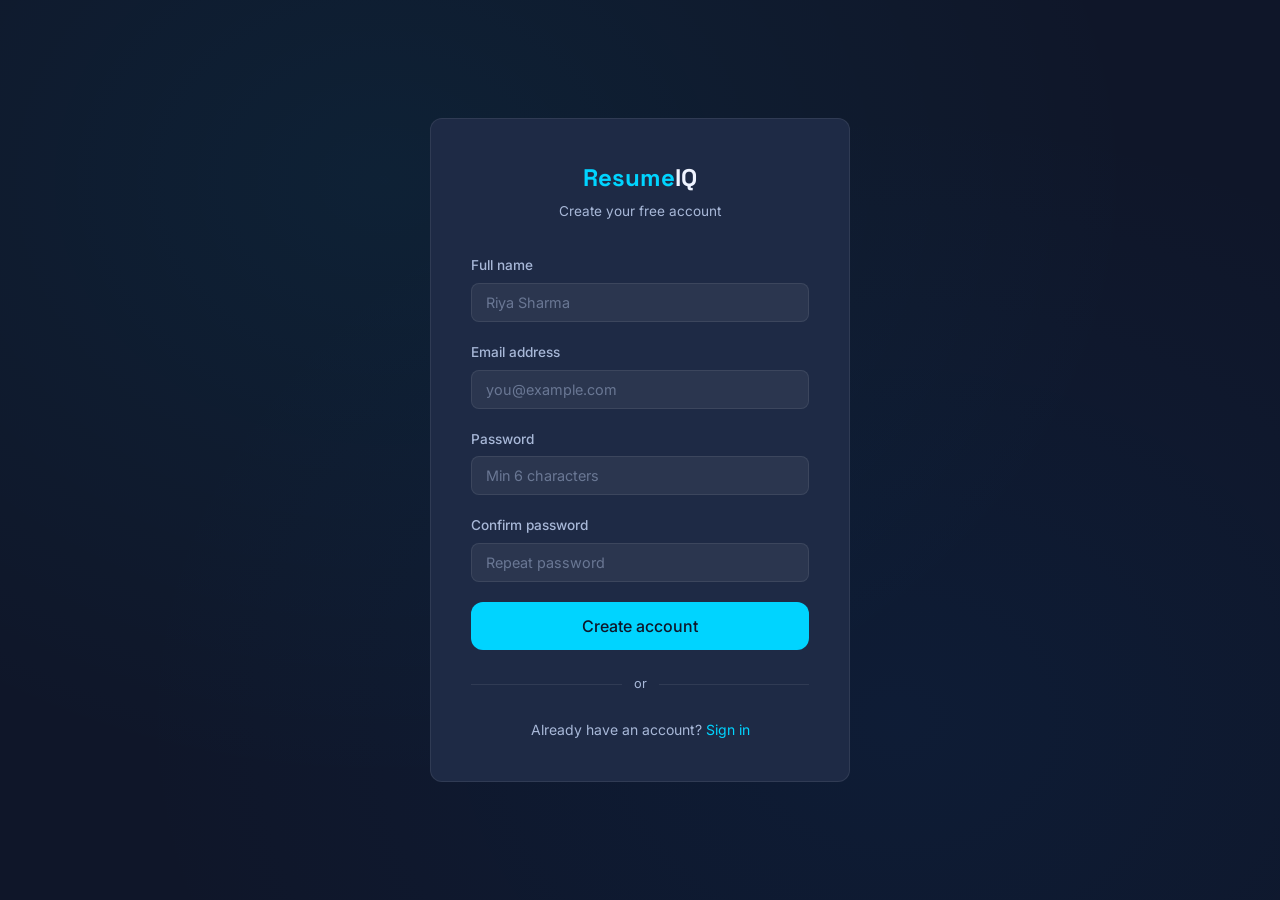
==== pages/register.html @ 5d2a10c0 "Initial commit - ResumeIQ project" ====
<!DOCTYPE html>
<html lang="en">
<head>
  <meta charset="UTF-8"/>
  <meta name="viewport" content="width=device-width, initial-scale=1.0"/>
  <title>Create Account — ResumeIQ</title>
  <link rel="stylesheet" href="../css/style.css"/>
</head>
<body>
<div class="auth-wrap">
  <div class="auth-card">
    <div class="auth-logo"><span>Resume</span>IQ</div>
    <div class="auth-tagline">Create your free account</div>

    <div id="error-box" class="alert alert-danger hidden"></div>

    <div class="form-group">
      <label class="form-label">Full name</label>
      <input type="text" id="name" class="form-input" placeholder="Riya Sharma"/>
    </div>
    <div class="form-group">
      <label class="form-label">Email address</label>
      <input type="email" id="email" class="form-input" placeholder="you@example.com"/>
    </div>
    <div class="form-group">
      <label class="form-label">Password</label>
      <input type="password" id="password" class="form-input" placeholder="Min 6 characters"/>
    </div>
    <div class="form-group">
      <label class="form-label">Confirm password</label>
      <input type="password" id="confirm" class="form-input" placeholder="Repeat password"/>
    </div>

    <button class="btn btn-primary btn-full btn-lg" onclick="doRegister()">Create account</button>

    <div class="auth-divider">or</div>

    <p class="text-center text-sm" style="color:var(--white-dim)">
      Already have an account? <a href="login.html">Sign in</a>
    </p>
  </div>
</div>

<script src="../js/auth.js"></script>
<script>
  Auth.requireGuest('../pages/dashboard.html');

  document.addEventListener('keydown', e => { if (e.key === 'Enter') doRegister(); });

  function doRegister() {
    const name     = document.getElementById('name').value.trim();
    const email    = document.getElementById('email').value.trim();
    const password = document.getElementById('password').value;
    const confirm  = document.getElementById('confirm').value;
    const errBox   = document.getElementById('error-box');
    errBox.classList.add('hidden');

    if (!name || !email || !password || !confirm) {
      errBox.textContent = 'Please fill in all fields.';
      errBox.classList.remove('hidden');
      return;
    }
    if (password.length < 6) {
      errBox.textContent = 'Password must be at least 6 characters.';
      errBox.classList.remove('hidden');
      return;
    }
    if (password !== confirm) {
      errBox.textContent = 'Passwords do not match.';
      errBox.classList.remove('hidden');
      return;
    }

    const result = Auth.register(name, email, password);
    if (!result.ok) {
      errBox.textContent = result.error;
      errBox.classList.remove('hidden');
      return;
    }

    Auth.login(email, password);
    window.location.href = 'dashboard.html';
  }
</script>
</body>
</html>
---- css/style.css ----
@import url('https://fonts.googleapis.com/css2?family=Space+Grotesk:wght@400;500;600;700&family=Inter:wght@400;500;600&display=swap');

:root {
  --navy: #0F1629;
  --navy-light: #1A2340;
  --navy-card: #1E2A45;
  --cyan: #00D4FF;
  --cyan-dim: #00A8CC;
  --white: #F0F4FF;
  --white-dim: #A8B8D8;
  --border: rgba(0, 212, 255, 0.15);
  --border-soft: rgba(255,255,255,0.08);
  --success: #22C55E;
  --warning: #F59E0B;
  --danger: #EF4444;
  --font-display: 'Space Grotesk', sans-serif;
  --font-body: 'Inter', sans-serif;
  --radius: 12px;
  --radius-sm: 8px;
  --shadow: 0 4px 24px rgba(0,0,0,0.4);
}

*, *::before, *::after { box-sizing: border-box; margin: 0; padding: 0; }

html { scroll-behavior: smooth; }

body {
  font-family: var(--font-body);
  background: var(--navy);
  color: var(--white);
  min-height: 100vh;
  line-height: 1.6;
}

a { color: var(--cyan); text-decoration: none; }
a:hover { text-decoration: underline; }

h1, h2, h3, h4 {
  font-family: var(--font-display);
  line-height: 1.2;
}

img { max-width: 100%; }

/* ── NAV ── */
.nav {
  position: sticky;
  top: 0;
  z-index: 100;
  background: rgba(15, 22, 41, 0.95);
  backdrop-filter: blur(12px);
  border-bottom: 1px solid var(--border-soft);
  padding: 0 2rem;
  height: 64px;
  display: flex;
  align-items: center;
  justify-content: space-between;
}

.nav-logo {
  font-family: var(--font-display);
  font-size: 1.4rem;
  font-weight: 700;
  color: var(--white);
  display: flex;
  align-items: center;
  gap: 8px;
}

.nav-logo span { color: var(--cyan); }

.nav-links {
  display: flex;
  align-items: center;
  gap: 2rem;
  list-style: none;
}

.nav-links a {
  color: var(--white-dim);
  font-size: 0.9rem;
  font-weight: 500;
  transition: color 0.2s;
}

.nav-links a:hover, .nav-links a.active {
  color: var(--white);
  text-decoration: none;
}

.nav-actions { display: flex; gap: 12px; align-items: center; }

/* ── BUTTONS ── */
.btn {
  display: inline-flex;
  align-items: center;
  gap: 8px;
  padding: 10px 20px;
  border-radius: var(--radius-sm);
  font-family: var(--font-body);
  font-size: 0.9rem;
  font-weight: 500;
  cursor: pointer;
  transition: all 0.2s;
  border: none;
  text-decoration: none;
}

.btn:hover { text-decoration: none; }

.btn-primary {
  background: var(--cyan);
  color: var(--navy);
}

.btn-primary:hover { background: var(--cyan-dim); }

.btn-outline {
  background: transparent;
  color: var(--white);
  border: 1px solid var(--border-soft);
}

.btn-outline:hover {
  border-color: var(--cyan);
  color: var(--cyan);
}

.btn-ghost {
  background: transparent;
  color: var(--white-dim);
  padding: 8px 16px;
}

.btn-ghost:hover { color: var(--white); }

.btn-danger {
  background: rgba(239,68,68,0.15);
  color: var(--danger);
  border: 1px solid rgba(239,68,68,0.3);
}

.btn-danger:hover { background: rgba(239,68,68,0.25); }

.btn-lg { padding: 14px 28px; font-size: 1rem; border-radius: var(--radius); }
.btn-sm { padding: 6px 14px; font-size: 0.8rem; }
.btn-full { width: 100%; justify-content: center; }

/* ── CARDS ── */
.card {
  background: var(--navy-card);
  border: 1px solid var(--border-soft);
  border-radius: var(--radius);
  padding: 1.5rem;
}

.card-sm { padding: 1rem; }
.card-lg { padding: 2rem; }

/* ── FORMS ── */
.form-group { margin-bottom: 1.25rem; }

.form-label {
  display: block;
  font-size: 0.85rem;
  font-weight: 500;
  color: var(--white-dim);
  margin-bottom: 6px;
}

.form-input, .form-select, .form-textarea {
  width: 100%;
  background: rgba(255,255,255,0.06);
  border: 1px solid var(--border-soft);
  border-radius: var(--radius-sm);
  color: var(--white);
  font-family: var(--font-body);
  font-size: 0.9rem;
  padding: 10px 14px;
  transition: border-color 0.2s;
  outline: none;
}

.form-input:focus, .form-select:focus, .form-textarea:focus {
  border-color: var(--cyan);
  background: rgba(0, 212, 255, 0.05);
}

.form-input::placeholder, .form-textarea::placeholder { color: var(--white-dim); opacity: 0.5; }

.form-select option { background: var(--navy-card); }

.form-error {
  font-size: 0.8rem;
  color: var(--danger);
  margin-top: 4px;
}

.form-hint {
  font-size: 0.8rem;
  color: var(--white-dim);
  margin-top: 4px;
}

/* ── BADGES ── */
.badge {
  display: inline-flex;
  align-items: center;
  gap: 4px;
  padding: 3px 10px;
  border-radius: 999px;
  font-size: 0.75rem;
  font-weight: 500;
}

.badge-cyan { background: rgba(0,212,255,0.15); color: var(--cyan); }
.badge-success { background: rgba(34,197,94,0.15); color: var(--success); }
.badge-warning { background: rgba(245,158,11,0.15); color: var(--warning); }
.badge-danger { background: rgba(239,68,68,0.15); color: var(--danger); }

/* ── SCORE RING ── */
.score-ring-wrap {
  display: flex;
  flex-direction: column;
  align-items: center;
  gap: 8px;
}

.score-ring {
  position: relative;
  width: 120px;
  height: 120px;
}

.score-ring svg { transform: rotate(-90deg); }

.score-ring-bg { fill: none; stroke: rgba(255,255,255,0.08); stroke-width: 8; }

.score-ring-fill {
  fill: none;
  stroke-width: 8;
  stroke-linecap: round;
  transition: stroke-dashoffset 1.2s cubic-bezier(0.4,0,0.2,1);
}

.score-ring-number {
  position: absolute;
  inset: 0;
  display: flex;
  align-items: center;
  justify-content: center;
  font-family: var(--font-display);
  font-size: 1.6rem;
  font-weight: 700;
}

/* ── PROGRESS BAR ── */
.progress-bar-wrap { margin-bottom: 12px; }
.progress-bar-label {
  display: flex;
  justify-content: space-between;
  font-size: 0.82rem;
  color: var(--white-dim);
  margin-bottom: 5px;
}

.progress-bar-track {
  height: 6px;
  background: rgba(255,255,255,0.08);
  border-radius: 999px;
  overflow: hidden;
}

.progress-bar-fill {
  height: 100%;
  border-radius: 999px;
  transition: width 1s ease;
}

/* ── ALERT / TOAST ── */
.alert {
  padding: 12px 16px;
  border-radius: var(--radius-sm);
  font-size: 0.875rem;
  display: flex;
  align-items: flex-start;
  gap: 10px;
  margin-bottom: 1rem;
}

.alert-danger { background: rgba(239,68,68,0.1); border: 1px solid rgba(239,68,68,0.25); color: #fca5a5; }
.alert-success { background: rgba(34,197,94,0.1); border: 1px solid rgba(34,197,94,0.25); color: #86efac; }
.alert-info { background: rgba(0,212,255,0.08); border: 1px solid rgba(0,212,255,0.2); color: var(--cyan); }

#toast-container {
  position: fixed;
  bottom: 24px;
  right: 24px;
  z-index: 9999;
  display: flex;
  flex-direction: column;
  gap: 8px;
}

.toast {
  background: var(--navy-card);
  border: 1px solid var(--border-soft);
  border-radius: var(--radius-sm);
  padding: 12px 16px;
  font-size: 0.875rem;
  box-shadow: var(--shadow);
  animation: slideIn 0.3s ease;
  min-width: 240px;
  display: flex;
  align-items: center;
  gap: 10px;
}

.toast.success { border-color: rgba(34,197,94,0.4); }
.toast.error { border-color: rgba(239,68,68,0.4); }

@keyframes slideIn {
  from { transform: translateX(100%); opacity: 0; }
  to { transform: translateX(0); opacity: 1; }
}

/* ── MODAL ── */
.modal-overlay {
  position: fixed;
  inset: 0;
  background: rgba(0,0,0,0.7);
  z-index: 500;
  display: flex;
  align-items: center;
  justify-content: center;
  padding: 1rem;
  backdrop-filter: blur(4px);
}

.modal-overlay.hidden { display: none; }

.modal {
  background: var(--navy-card);
  border: 1px solid var(--border-soft);
  border-radius: var(--radius);
  padding: 2rem;
  max-width: 480px;
  width: 100%;
  position: relative;
}

.modal-close {
  position: absolute;
  top: 1rem;
  right: 1rem;
  background: none;
  border: none;
  color: var(--white-dim);
  cursor: pointer;
  font-size: 1.25rem;
  line-height: 1;
}

/* ── SPINNER ── */
.spinner {
  width: 20px;
  height: 20px;
  border: 2px solid rgba(255,255,255,0.15);
  border-top-color: var(--cyan);
  border-radius: 50%;
  animation: spin 0.7s linear infinite;
}

@keyframes spin { to { transform: rotate(360deg); } }

/* ── PAGE LAYOUT ── */
.page-wrap {
  max-width: 1100px;
  margin: 0 auto;
  padding: 2rem 1.5rem;
}

.page-header {
  margin-bottom: 2rem;
}

.page-title {
  font-size: 1.75rem;
  font-weight: 700;
  margin-bottom: 6px;
}

.page-subtitle {
  color: var(--white-dim);
  font-size: 0.95rem;
}

/* ── GRID ── */
.grid-2 { display: grid; grid-template-columns: repeat(2, 1fr); gap: 1.25rem; }
.grid-3 { display: grid; grid-template-columns: repeat(3, 1fr); gap: 1.25rem; }
.grid-4 { display: grid; grid-template-columns: repeat(4, 1fr); gap: 1.25rem; }

/* ── TABLE ── */
.table-wrap { overflow-x: auto; }

table {
  width: 100%;
  border-collapse: collapse;
  font-size: 0.9rem;
}

th {
  text-align: left;
  padding: 10px 14px;
  color: var(--white-dim);
  font-size: 0.8rem;
  font-weight: 500;
  border-bottom: 1px solid var(--border-soft);
  white-space: nowrap;
}

td {
  padding: 12px 14px;
  border-bottom: 1px solid rgba(255,255,255,0.04);
  vertical-align: middle;
}

tr:last-child td { border-bottom: none; }
tr:hover td { background: rgba(255,255,255,0.02); }

/* ── DIVIDER ── */
.divider {
  border: none;
  border-top: 1px solid var(--border-soft);
  margin: 1.5rem 0;
}

/* ── UPLOAD ZONE ── */
.upload-zone {
  border: 2px dashed rgba(0,212,255,0.25);
  border-radius: var(--radius);
  padding: 3rem 2rem;
  text-align: center;
  cursor: pointer;
  transition: all 0.2s;
  background: rgba(0,212,255,0.02);
}

.upload-zone:hover, .upload-zone.drag-over {
  border-color: var(--cyan);
  background: rgba(0,212,255,0.05);
}

.upload-zone-icon {
  font-size: 2.5rem;
  margin-bottom: 1rem;
  opacity: 0.6;
}

.upload-zone h3 { font-size: 1.1rem; margin-bottom: 6px; }
.upload-zone p { color: var(--white-dim); font-size: 0.875rem; }

/* ── SECTION CHIP ── */
.section-found {
  display: inline-flex;
  align-items: center;
  gap: 5px;
  padding: 4px 10px;
  border-radius: var(--radius-sm);
  font-size: 0.8rem;
  font-weight: 500;
  margin: 3px;
}

.section-found.yes { background: rgba(34,197,94,0.12); color: var(--success); }
.section-found.no  { background: rgba(239,68,68,0.12); color: var(--danger); }

/* ── SUGGESTION ITEM ── */
.suggestion-item {
  display: flex;
  gap: 12px;
  padding: 12px;
  background: rgba(245,158,11,0.06);
  border: 1px solid rgba(245,158,11,0.2);
  border-radius: var(--radius-sm);
  margin-bottom: 8px;
  font-size: 0.875rem;
}

.suggestion-icon { font-size: 1rem; flex-shrink: 0; margin-top: 1px; }

/* ── AUTH PAGES ── */
.auth-wrap {
  min-height: 100vh;
  display: flex;
  align-items: center;
  justify-content: center;
  padding: 2rem;
  background: radial-gradient(ellipse at 30% 20%, rgba(0,212,255,0.06) 0%, transparent 60%),
              radial-gradient(ellipse at 70% 80%, rgba(0,100,200,0.08) 0%, transparent 60%),
              var(--navy);
}

.auth-card {
  background: var(--navy-card);
  border: 1px solid var(--border-soft);
  border-radius: var(--radius);
  padding: 2.5rem;
  width: 100%;
  max-width: 420px;
}

.auth-logo {
  font-family: var(--font-display);
  font-size: 1.5rem;
  font-weight: 700;
  text-align: center;
  margin-bottom: 0.25rem;
}

.auth-logo span { color: var(--cyan); }

.auth-tagline {
  text-align: center;
  color: var(--white-dim);
  font-size: 0.85rem;
  margin-bottom: 2rem;
}

.auth-divider {
  display: flex;
  align-items: center;
  gap: 12px;
  margin: 1.5rem 0;
  color: var(--white-dim);
  font-size: 0.8rem;
}

.auth-divider::before, .auth-divider::after {
  content: '';
  flex: 1;
  height: 1px;
  background: var(--border-soft);
}

/* ── HERO ── */
.hero {
  padding: 6rem 1.5rem 4rem;
  text-align: center;
  background: radial-gradient(ellipse at 50% 0%, rgba(0,212,255,0.08) 0%, transparent 60%);
}

.hero-badge {
  display: inline-flex;
  align-items: center;
  gap: 6px;
  background: rgba(0,212,255,0.1);
  border: 1px solid rgba(0,212,255,0.25);
  color: var(--cyan);
  padding: 6px 16px;
  border-radius: 999px;
  font-size: 0.8rem;
  font-weight: 500;
  margin-bottom: 1.5rem;
}

.hero h1 {
  font-size: clamp(2.2rem, 5vw, 3.5rem);
  font-weight: 700;
  line-height: 1.1;
  margin-bottom: 1.25rem;
  max-width: 700px;
  margin-left: auto;
  margin-right: auto;
}

.hero h1 span { color: var(--cyan); }

.hero p {
  color: var(--white-dim);
  font-size: 1.1rem;
  max-width: 520px;
  margin: 0 auto 2rem;
}

.hero-actions { display: flex; gap: 12px; justify-content: center; flex-wrap: wrap; }

/* ── FEATURES ── */
.features { padding: 4rem 1.5rem; }

.features-grid {
  display: grid;
  grid-template-columns: repeat(auto-fit, minmax(260px, 1fr));
  gap: 1.25rem;
  max-width: 1100px;
  margin: 0 auto;
}

.feature-card {
  background: var(--navy-card);
  border: 1px solid var(--border-soft);
  border-radius: var(--radius);
  padding: 1.5rem;
  transition: border-color 0.2s;
}

.feature-card:hover { border-color: rgba(0,212,255,0.3); }

.feature-icon {
  font-size: 1.5rem;
  margin-bottom: 1rem;
  background: rgba(0,212,255,0.1);
  width: 48px;
  height: 48px;
  border-radius: var(--radius-sm);
  display: flex;
  align-items: center;
  justify-content: center;
}

.feature-card h3 {
  font-size: 1rem;
  font-weight: 600;
  margin-bottom: 6px;
}

.feature-card p {
  font-size: 0.875rem;
  color: var(--white-dim);
  line-height: 1.6;
}

/* ── SECTION HEADING ── */
.section-heading {
  text-align: center;
  margin-bottom: 2.5rem;
}

.section-heading h2 { font-size: 2rem; font-weight: 700; margin-bottom: 8px; }
.section-heading p { color: var(--white-dim); font-size: 0.95rem; }

/* ── STAT CARD ── */
.stat-card {
  background: var(--navy-card);
  border: 1px solid var(--border-soft);
  border-radius: var(--radius);
  padding: 1.25rem;
  display: flex;
  flex-direction: column;
  gap: 6px;
}

.stat-label {
  font-size: 0.8rem;
  color: var(--white-dim);
  font-weight: 500;
  text-transform: uppercase;
  letter-spacing: 0.05em;
}

.stat-value {
  font-family: var(--font-display);
  font-size: 2rem;
  font-weight: 700;
  color: var(--white);
}

.stat-sub { font-size: 0.8rem; color: var(--white-dim); }

/* ── FOOTER ── */
footer {
  border-top: 1px solid var(--border-soft);
  padding: 2rem 1.5rem;
  text-align: center;
  color: var(--white-dim);
  font-size: 0.85rem;
  margin-top: 4rem;
}

/* ── LOADING OVERLAY ── */
#loading-overlay {
  position: fixed;
  inset: 0;
  background: rgba(15,22,41,0.85);
  z-index: 800;
  display: flex;
  flex-direction: column;
  align-items: center;
  justify-content: center;
  gap: 16px;
  backdrop-filter: blur(4px);
}

#loading-overlay.hidden { display: none; }
#loading-overlay p { color: var(--white-dim); font-size: 0.95rem; }

/* ── REPORT PAGE ── */
.report-layout {
  display: grid;
  grid-template-columns: 280px 1fr;
  gap: 1.5rem;
  align-items: start;
}

.report-sidebar { position: sticky; top: 80px; }

/* ── RESPONSIVE ── */
@media (max-width: 768px) {
  .nav-links { display: none; }
  .grid-2, .grid-3, .grid-4 { grid-template-columns: 1fr; }
  .report-layout { grid-template-columns: 1fr; }
  .report-sidebar { position: static; }
  .hero { padding: 4rem 1rem 2rem; }
  .page-wrap { padding: 1.5rem 1rem; }
}

/* ── MISC ── */
.text-cyan { color: var(--cyan); }
.text-muted { color: var(--white-dim); }
.text-success { color: var(--success); }
.text-warning { color: var(--warning); }
.text-danger { color: var(--danger); }
.text-center { text-align: center; }
.text-sm { font-size: 0.875rem; }
.text-xs { font-size: 0.8rem; }
.mt-1 { margin-top: 0.5rem; }
.mt-2 { margin-top: 1rem; }
.mt-3 { margin-top: 1.5rem; }
.mb-1 { margin-bottom: 0.5rem; }
.mb-2 { margin-bottom: 1rem; }
.mb-3 { margin-bottom: 1.5rem; }
.flex { display: flex; }
.flex-center { display: flex; align-items: center; }
.flex-between { display: flex; align-items: center; justify-content: space-between; }
.gap-1 { gap: 0.5rem; }
.gap-2 { gap: 1rem; }
.hidden { display: none !important; }
.fw-600 { font-weight: 600; }
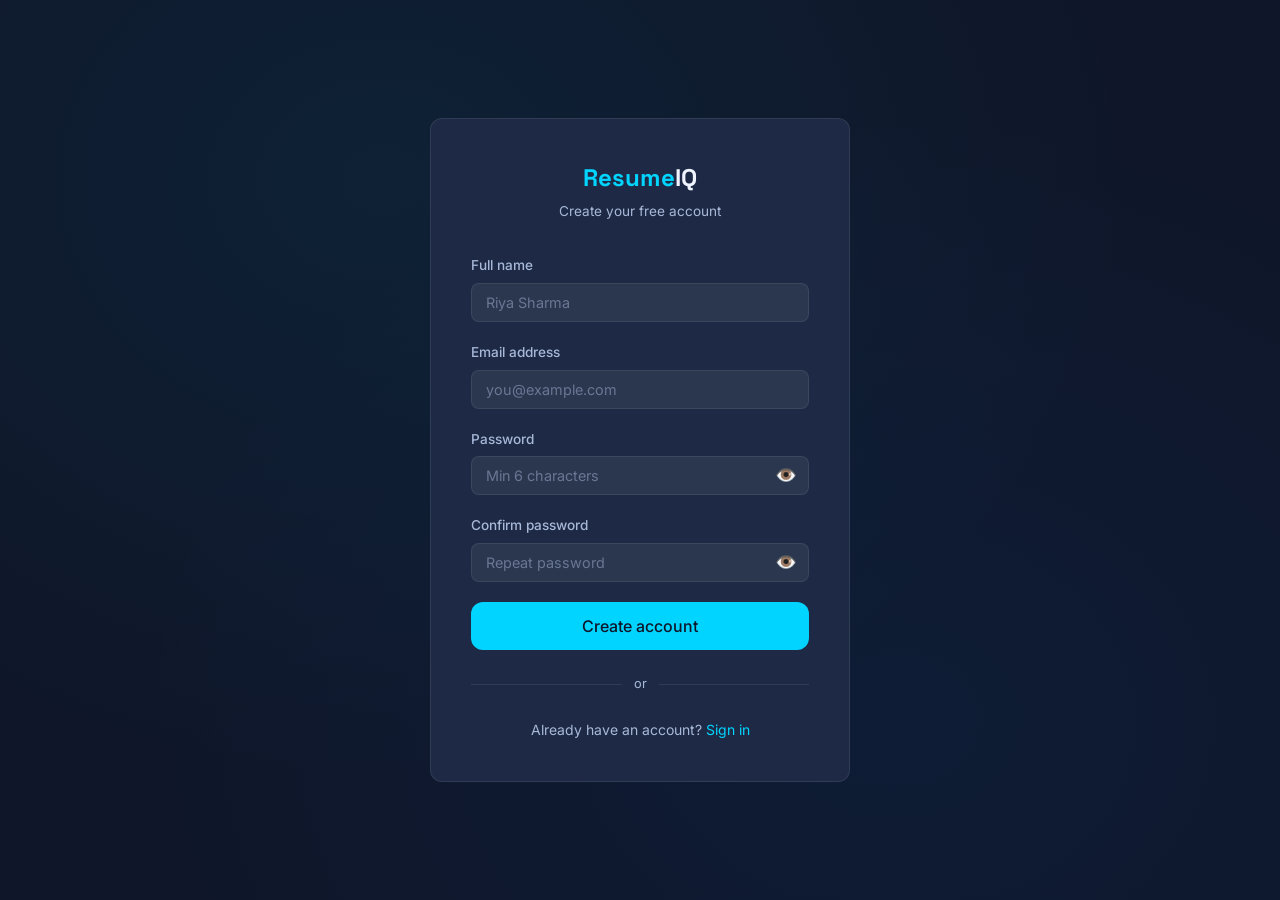
==== commit 1d09bf97: "summary" ====
--- a/pages/register.html
+++ b/pages/register.html
@@ -22,13 +22,27 @@
       <label class="form-label">Email address</label>
       <input type="email" id="email" class="form-input" placeholder="you@example.com"/>
     </div>
+
     <div class="form-group">
       <label class="form-label">Password</label>
-      <input type="password" id="password" class="form-input" placeholder="Min 6 characters"/>
+      <div style="position:relative">
+        <input type="password" id="password" class="form-input" placeholder="Min 6 characters" style="padding-right:48px"/>
+        <button type="button" onclick="togglePass('password','eye1')"
+                style="position:absolute;right:12px;top:50%;transform:translateY(-50%);
+                       background:none;border:none;cursor:pointer;color:var(--white-dim);
+                       font-size:1.1rem;line-height:1;padding:0" id="eye1">👁️</button>
+      </div>
     </div>
+
     <div class="form-group">
       <label class="form-label">Confirm password</label>
-      <input type="password" id="confirm" class="form-input" placeholder="Repeat password"/>
+      <div style="position:relative">
+        <input type="password" id="confirm" class="form-input" placeholder="Repeat password" style="padding-right:48px"/>
+        <button type="button" onclick="togglePass('confirm','eye2')"
+                style="position:absolute;right:12px;top:50%;transform:translateY(-50%);
+                       background:none;border:none;cursor:pointer;color:var(--white-dim);
+                       font-size:1.1rem;line-height:1;padding:0" id="eye2">👁️</button>
+      </div>
     </div>
 
     <button class="btn btn-primary btn-full btn-lg" onclick="doRegister()">Create account</button>
@@ -46,6 +60,18 @@
   Auth.requireGuest('../pages/dashboard.html');
 
   document.addEventListener('keydown', e => { if (e.key === 'Enter') doRegister(); });
+
+  function togglePass(inputId, btnId) {
+    const input = document.getElementById(inputId);
+    const btn   = document.getElementById(btnId);
+    if (input.type === 'password') {
+      input.type = 'text';
+      btn.textContent = '🙈';
+    } else {
+      input.type = 'password';
+      btn.textContent = '👁️';
+    }
+  }
 
   function doRegister() {
     const name     = document.getElementById('name').value.trim();
